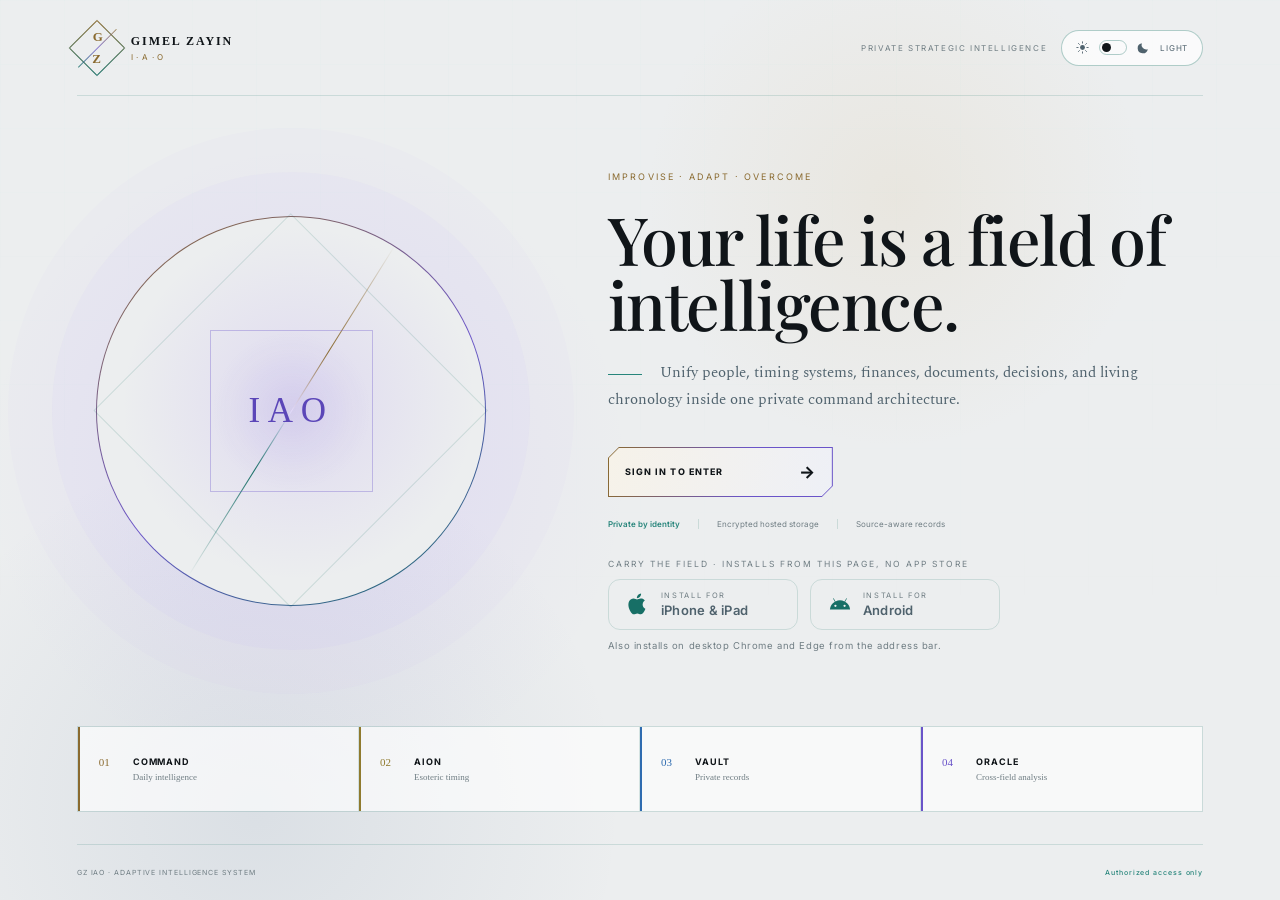
==== index.html @ 2a26ac8f "Landing page: iOS and Android install buttons in the hero Two branded buttons under the sign-in call" ====
<!doctype html>
<html lang="en">
  <head>
    <meta charset="utf-8" />
    <meta name="viewport" content="width=device-width, initial-scale=1" />
    <title>Gimel Zayin IAO</title>
    <meta
      name="description"
      content="A private adaptive intelligence system for people, patterns, time, and deliberate action."
    />
    <meta name="application-name" content="Gimel Zayin IAO" />
    <meta property="og:title" content="Gimel Zayin IAO" />
    <meta
      property="og:description"
      content="Private adaptive intelligence for people, patterns, time, and deliberate action."
    />
    <meta name="twitter:card" content="summary_large_image" />
    <meta name="twitter:title" content="Gimel Zayin IAO" />
    <meta
      name="twitter:description"
      content="Private adaptive intelligence for people, patterns, time, and deliberate action."
    />
    <meta name="theme-color" content="#151719" media="(prefers-color-scheme: dark)" />
    <meta name="theme-color" content="#eceeef" media="(prefers-color-scheme: light)" />
    <meta name="color-scheme" content="dark light" />
    <link rel="icon" href="favicon.svg" />
    <link rel="manifest" href="manifest.webmanifest" />
    <link rel="apple-touch-icon" href="icons/apple-touch-icon.png" />
    <meta name="apple-mobile-web-app-capable" content="yes" />
    <meta name="mobile-web-app-capable" content="yes" />
    <meta name="apple-mobile-web-app-status-bar-style" content="default" />
    <meta name="apple-mobile-web-app-title" content="GZIAO" />
    <script src="pwa.js?v=1" defer></script>
    <script>
      /* Supabase invite/recovery links land at the site root — forward them
         to the claim page with their tokens intact. */
      if (/access_token=|token_hash=|type=invite|type=recovery|error_description=/.test(location.hash + location.search)) {
        location.replace("welcome.html" + location.search + location.hash);
      }
    </script>
    <link rel="preconnect" href="https://fonts.googleapis.com" />
    <link rel="preconnect" href="https://fonts.gstatic.com" crossorigin />
    <link href="https://fonts.googleapis.com/css2?family=Playfair+Display:wght@400;500;600&family=Spectral:wght@300;400;600&family=Inter:wght@400;500;600;700&display=swap" rel="stylesheet" />
    <link rel="stylesheet" href="styles.css?v=3" />
    <link rel="stylesheet" href="polish.css?v=5" />
    <script>
      (function () {
        try {
          var saved = localStorage.getItem("gz-theme");
          var theme =
            saved === "light" || saved === "dark"
              ? saved
              : matchMedia("(prefers-color-scheme: light)").matches
                ? "light"
                : "dark";
          document.documentElement.dataset.theme = theme;
          document.documentElement.style.colorScheme = theme;
        } catch (error) {
          document.documentElement.dataset.theme = "dark";
        }
      })();
    </script>
  </head>
  <body>
    <main class="public-entry">
      <div class="entry-grid" aria-hidden="true"></div>
      <header class="entry-nav">
        <div class="entry-brand">
          <div class="brand-mark" aria-hidden="true">
            <span>G</span>
            <i></i>
            <span>Z</span>
          </div>
          <div>
            <strong>GIMEL ZAYIN</strong>
            <small>I&middot;A&middot;O</small>
          </div>
        </div>
        <div class="entry-nav-actions">
          <span>PRIVATE STRATEGIC INTELLIGENCE</span>
          <button class="theme-toggle" type="button" aria-label="Switch color theme">
            <svg class="tt-icon" viewBox="0 0 16 16" aria-hidden="true">
              <circle cx="8" cy="8" r="3" fill="currentColor" />
              <g stroke="currentColor" stroke-width="1.1" stroke-linecap="round">
                <path d="M8 1v1.6M8 13.4V15M1 8h1.6M13.4 8H15M3.05 3.05l1.13 1.13M11.82 11.82l1.13 1.13M12.95 3.05l-1.13 1.13M4.18 11.82l-1.13 1.13" />
              </g>
            </svg>
            <span class="tt-track" aria-hidden="true"><i class="tt-knob"></i></span>
            <svg class="tt-icon" viewBox="0 0 16 16" aria-hidden="true">
              <path
                d="M13.3 10.1A5.8 5.8 0 0 1 5.9 2.7 6.3 6.3 0 1 0 13.3 10.1Z"
                fill="currentColor"
              />
            </svg>
            <span class="theme-toggle-copy">Dark</span>
          </button>
        </div>
      </header>

      <section class="entry-hero">
        <div class="entry-seal" aria-hidden="true">
          <span>IAO</span>
          <i></i>
        </div>
        <div class="entry-copy">
          <span class="entry-kicker">IMPROVISE &middot; ADAPT &middot; OVERCOME</span>
          <h1>Your life is a field of intelligence.</h1>
          <p>
            Unify people, timing systems, finances, documents, decisions, and living chronology
            inside one private command architecture.
          </p>
          <a class="entry-signin" href="signin.html">
            Sign in to enter <span aria-hidden="true">&rarr;</span>
          </a>
          <div class="entry-assurance">
            <b>Private by identity</b>
            <span>Encrypted hosted storage</span>
            <span>Source-aware records</span>
          </div>
          <div class="entry-install" id="entry-install">
            <small class="entry-install-kicker">CARRY THE FIELD &middot; INSTALLS FROM THIS PAGE, NO APP STORE</small>
            <div class="entry-install-row">
              <button class="install-btn" id="install-ios" type="button">
                <svg viewBox="0 0 24 24" aria-hidden="true"><path fill="currentColor" d="M17.05 12.54c-.03-2.89 2.36-4.28 2.47-4.35-1.35-1.97-3.44-2.24-4.18-2.27-1.78-.18-3.47 1.05-4.37 1.05-.9 0-2.29-1.02-3.77-1-1.94.03-3.72 1.13-4.72 2.86-2.01 3.49-.51 8.66 1.45 11.49.96 1.39 2.1 2.94 3.6 2.88 1.44-.06 1.99-.93 3.73-.93 1.74 0 2.23.93 3.76.9 1.55-.03 2.53-1.41 3.48-2.8 1.09-1.61 1.54-3.17 1.57-3.25-.04-.02-3.01-1.15-3.02-4.58zM14.16 4.04c.79-.96 1.33-2.29 1.18-3.62-1.14.05-2.53.76-3.35 1.72-.73.85-1.38 2.21-1.21 3.51 1.28.1 2.59-.65 3.38-1.61z"/></svg>
                <span><small>INSTALL FOR</small><b>iPhone &amp; iPad</b></span>
              </button>
              <button class="install-btn" id="install-android" type="button">
                <svg viewBox="0 0 24 24" aria-hidden="true"><path fill="currentColor" d="M17.6 9.48l1.84-3.18a.38.38 0 0 0-.14-.52.38.38 0 0 0-.52.14L16.9 9.14a11.46 11.46 0 0 0-9.8 0L5.22 5.92a.38.38 0 0 0-.52-.14.38.38 0 0 0-.14.52L6.4 9.48A10.88 10.88 0 0 0 1 18h22a10.88 10.88 0 0 0-5.4-8.52zM7 15.25A1.25 1.25 0 1 1 8.25 14 1.25 1.25 0 0 1 7 15.25zm10 0A1.25 1.25 0 1 1 18.25 14 1.25 1.25 0 0 1 17 15.25z"/></svg>
                <span><small>INSTALL FOR</small><b>Android</b></span>
              </button>
            </div>
            <small class="entry-install-note" id="entry-install-note">Also installs on desktop Chrome and Edge from the address bar.</small>
          </div>
        </div>
      </section>

      <section class="entry-modules" aria-label="System capabilities">
        <article>
          <small>01</small>
          <strong>COMMAND</strong>
          <span>Daily intelligence</span>
        </article>
        <article>
          <small>02</small>
          <strong>AION</strong>
          <span>Esoteric timing</span>
        </article>
        <article>
          <small>03</small>
          <strong>VAULT</strong>
          <span>Private records</span>
        </article>
        <article>
          <small>04</small>
          <strong>ORACLE</strong>
          <span>Cross-field analysis</span>
        </article>
      </section>

      <footer class="entry-footer">
        <span>GZ IAO &middot; ADAPTIVE INTELLIGENCE SYSTEM</span>
        <b>Authorized access only</b>
      </footer>

      <div class="install-guide" id="install-guide" hidden>
        <div class="install-guide-panel">
          <button class="install-guide-close" id="install-guide-close" type="button" aria-label="Close">&times;</button>
          <div class="install-guide-head">
            <div class="brand-mark" aria-hidden="true"><span>G</span><i></i><span>Z</span></div>
            <strong id="install-guide-title">Install on iPhone &amp; iPad</strong>
          </div>
          <ol id="install-guide-steps"></ol>
          <p class="install-guide-note" id="install-guide-note"></p>
        </div>
      </div>
    </main>
    <script src="script.js?v=4"></script>
  </body>
</html>
---- styles.css ----
:root {
  --ink: #050812;
  --paper: #edf8f5;
  --muted: #91a8b6;
  --faint: #526879;
  --line: #63dfca24;
  --line-bright: #63dfca4d;
  --gold: #63dfca;
  --gold-soft: #2f9188;
  --amber: #d0ad6d;
  --violet: #a78bfa;
  --violet-soft: #8b5cf6;
  --m1: #d0ad6d;
  --m2: #e3c76a;
  --m3: #6fb0e8;
  --m4: #a78bfa;
}

html[data-theme="light"] {
  --ink: #eceeef;
  --paper: #101519;
  --muted: #4f626d;
  --faint: #6f7d83;
  --line: #24766a2b;
  --line-bright: #24766a59;
  --gold: #176f66;
  --gold-soft: #27857b;
  --amber: #8a6a2f;
  --violet: #6a54c9;
  --violet-soft: #6a54c9;
  --m1: #8a6a2f;
  --m2: #8f7a2e;
  --m3: #2f6cb0;
  --m4: #6a54c9;
}

[hidden] {
  display: none !important;
}

* {
  box-sizing: border-box;
}

html,
body {
  min-height: 100%;
  margin: 0;
}

body {
  background: var(--ink);
  color: var(--paper);
  font-family:
    Inter, ui-sans-serif, system-ui, -apple-system, BlinkMacSystemFont, "Segoe UI", sans-serif;
}

button {
  color: inherit;
  font: inherit;
}

.public-entry {
  min-height: 100vh;
  padding: 0 6vw;
  display: flex;
  flex-direction: column;
  position: relative;
  overflow: hidden;
  background:
    radial-gradient(circle at 70% 22%, #d0ad6d1f, transparent 22%),
    radial-gradient(circle at 24% 52%, #8b5cf614, transparent 30%),
    radial-gradient(circle at 20% 90%, #4b69911c, transparent 28%),
    var(--ink);
}

.entry-grid {
  pointer-events: none;
  position: absolute;
  inset: 0;
  opacity: 0.33;
  background-image:
    linear-gradient(#63dfca12 1px, transparent 1px),
    linear-gradient(90deg, #63dfca12 1px, transparent 1px);
  background-size: 64px 64px;
  mask-image: linear-gradient(#000, transparent 82%);
}

.entry-nav {
  z-index: 1;
  height: 96px;
  border-bottom: 1px solid var(--line);
  display: flex;
  align-items: center;
  justify-content: space-between;
  position: relative;
}

.entry-brand,
.entry-nav-actions {
  display: flex;
  align-items: center;
  gap: 14px;
}

.entry-brand > div:last-child {
  display: flex;
  flex-direction: column;
  gap: 3px;
}

.entry-brand strong {
  letter-spacing: 0.16em;
  font: 600 12px Georgia, serif;
}

.entry-brand small {
  color: var(--amber);
  letter-spacing: 0.45em;
  font-size: 8px;
}

.entry-nav-actions > span {
  color: var(--faint);
  letter-spacing: 0.2em;
  font-size: 8px;
}

.brand-mark {
  width: 40px;
  height: 40px;
  border: 1px solid;
  border-image: linear-gradient(135deg, var(--amber), var(--gold)) 1;
  display: grid;
  place-items: center;
  position: relative;
  transform: rotate(45deg);
}

.brand-mark span {
  color: var(--amber);
  font: 600 13px Georgia, serif;
  position: absolute;
  transform: rotate(-45deg);
}

.brand-mark span:first-child {
  top: 3px;
  left: 7px;
}

.brand-mark span:last-child {
  right: 7px;
  bottom: 3px;
}

.brand-mark i {
  width: 1px;
  height: 54px;
  background: linear-gradient(var(--amber), var(--violet), var(--gold));
  opacity: 0.8;
  position: absolute;
}

.theme-toggle {
  border: 1px solid var(--line-bright);
  border-radius: 999px;
  background: #0c1118b8;
  color: var(--muted);
  height: 36px;
  padding: 0 14px;
  cursor: pointer;
  display: flex;
  align-items: center;
  gap: 10px;
  letter-spacing: 0.1em;
  text-transform: uppercase;
  font-size: 8px;
}

.tt-icon {
  width: 13px;
  height: 13px;
  flex: none;
}

.tt-track {
  width: 28px;
  height: 15px;
  border: 1px solid var(--line-bright);
  border-radius: 999px;
  position: relative;
  flex: none;
}

.tt-knob {
  position: absolute;
  top: 2px;
  left: 2px;
  width: 9px;
  height: 9px;
  border-radius: 50%;
  background: var(--paper);
  transform: translateX(13px);
  transition: transform 0.2s;
}

html[data-theme="light"] .tt-knob {
  transform: none;
}

html[data-theme="light"] .theme-toggle {
  background: #ffffffb5;
}

.entry-hero {
  z-index: 1;
  flex: 1;
  width: 100%;
  max-width: 1280px;
  min-height: 560px;
  margin: 0 auto;
  display: grid;
  grid-template-columns: minmax(280px, 0.72fr) minmax(420px, 1fr);
  align-items: center;
  gap: 8vw;
  position: relative;
}

.entry-seal {
  aspect-ratio: 1;
  width: min(32vw, 390px);
  margin: auto;
  border: 1px solid transparent;
  border-radius: 50%;
  display: grid;
  place-items: center;
  position: relative;
  background:
    radial-gradient(circle at 52% 48%, #8b5cf624, transparent 62%) padding-box,
    linear-gradient(var(--ink), var(--ink)) padding-box,
    linear-gradient(150deg, var(--amber), var(--violet-soft) 55%, var(--gold)) border-box;
  box-shadow:
    0 0 0 44px #8b5cf608,
    0 0 0 88px #8b5cf604;
}

.entry-seal::before,
.entry-seal::after {
  content: "";
  border: 1px solid var(--line);
  position: absolute;
  inset: 14%;
  transform: rotate(45deg);
}

.entry-seal::after {
  inset: 29%;
  transform: rotate(0);
  border-color: #a78bfa55;
  background: radial-gradient(circle, #cdb9ff21, transparent 70%);
}

html[data-theme="light"] .entry-seal::after {
  border-color: #6a54c955;
  background: radial-gradient(circle, #6a54c918, transparent 70%);
}

.entry-seal span {
  z-index: 1;
  color: #e2d7ff;
  letter-spacing: 0.22em;
  font: 400 35px Georgia, serif;
  text-shadow: 0 0 24px #a78bfa66;
}

html[data-theme="light"] .entry-seal span {
  color: #5b46b8;
  text-shadow: none;
}

.entry-seal i {
  width: 1px;
  height: 100%;
  background: linear-gradient(
    transparent,
    var(--amber) 32%,
    #efe8ff 50%,
    var(--gold) 68%,
    transparent
  );
  position: absolute;
  transform: rotate(32deg);
}

.entry-copy {
  max-width: 690px;
}

.entry-kicker {
  color: var(--amber);
  letter-spacing: 0.24em;
  margin-bottom: 24px;
  font-size: 9px;
  display: block;
}

.entry-copy h1 {
  max-width: 720px;
  margin: 0 0 24px;
  letter-spacing: 0;
  font: 400 clamp(42px, 5.2vw, 76px) / 0.98 Georgia, serif;
}

.entry-copy p {
  color: var(--muted);
  max-width: 610px;
  margin: 0 0 34px;
  font: 400 15px / 1.75 Georgia, serif;
}

.entry-copy p::before {
  content: "";
  display: inline-block;
  width: 34px;
  height: 1px;
  background: var(--gold-soft);
  vertical-align: middle;
  margin-right: 14px;
}

.entry-signin {
  width: max-content;
  min-width: 225px;
  height: 50px;
  padding: 0 17px;
  border: 0;
  color: var(--paper);
  background: linear-gradient(100deg, var(--amber), var(--violet-soft) 62%, var(--violet-soft));
  clip-path: polygon(
    11px 0,
    100% 0,
    100% calc(100% - 11px),
    calc(100% - 11px) 100%,
    0 100%,
    0 11px
  );
  filter: drop-shadow(4px 5px 0 #8b5cf63d);
  position: relative;
  display: flex;
  align-items: center;
  justify-content: space-between;
  gap: 18px;
  text-decoration: none;
  text-transform: uppercase;
  letter-spacing: 0.12em;
  font-size: 9px;
  font-weight: 750;
  transition:
    transform 0.2s,
    filter 0.2s;
}

.entry-signin::before {
  content: "";
  position: absolute;
  inset: 1px;
  z-index: -1;
  background:
    linear-gradient(100deg, #17102255, transparent 60%),
    linear-gradient(100deg, #120f1e, #0f1522);
  clip-path: polygon(
    10px 0,
    100% 0,
    100% calc(100% - 10px),
    calc(100% - 10px) 100%,
    0 100%,
    0 10px
  );
}

html[data-theme="light"] .entry-signin::before {
  background: linear-gradient(100deg, #f6f2e9, #eef0f6);
}

.entry-signin:hover {
  transform: translateY(-1px);
  filter: drop-shadow(4px 5px 0 #8b5cf66b) brightness(1.08);
}

.entry-signin span {
  font-size: 17px;
}

.entry-assurance {
  color: var(--faint);
  display: flex;
  align-items: center;
  gap: 18px;
  margin-top: 22px;
  font-size: 8px;
}

.entry-assurance b {
  color: var(--gold-soft);
  font-weight: 600;
}

.entry-assurance span {
  border-left: 1px solid var(--line);
  padding-left: 18px;
}

.entry-modules {
  z-index: 1;
  width: 100%;
  max-width: 1280px;
  margin: 0 auto 32px;
  border: 1px solid var(--line);
  display: grid;
  grid-template-columns: repeat(4, 1fr);
  position: relative;
}

.entry-modules article {
  min-height: 84px;
  padding: 14px 17px;
  border-right: 1px solid var(--line);
  background: #0c1118b8;
  display: grid;
  grid-template-columns: 24px 1fr;
  align-content: center;
  gap: 5px 10px;
}

html[data-theme="light"] .entry-modules article {
  background: #ffffffa8;
}

.entry-modules article:last-child {
  border-right: 0;
}

.entry-modules article:nth-child(1) {
  border-left: 2px solid var(--m1);
}

.entry-modules article:nth-child(2) {
  border-left: 2px solid var(--m2);
}

.entry-modules article:nth-child(3) {
  border-left: 2px solid var(--m3);
}

.entry-modules article:nth-child(4) {
  border-left: 2px solid var(--m4);
}

.entry-modules article:nth-child(1) small {
  color: var(--m1);
}

.entry-modules article:nth-child(2) small {
  color: var(--m2);
}

.entry-modules article:nth-child(3) small {
  color: var(--m3);
}

.entry-modules article:nth-child(4) small {
  color: var(--m4);
}

.entry-modules small {
  color: var(--gold-soft);
  grid-row: 1 / 3;
  font: 400 11px Georgia, serif;
}

.entry-modules strong {
  letter-spacing: 0.1em;
  font-size: 9px;
}

.entry-modules span {
  color: var(--faint);
  font: 400 9px Georgia, serif;
}

.entry-footer {
  z-index: 1;
  height: 56px;
  border-top: 1px solid var(--line);
  color: var(--faint);
  letter-spacing: 0.13em;
  display: flex;
  align-items: center;
  justify-content: space-between;
  position: relative;
  font-size: 7px;
}

.entry-footer b {
  color: var(--gold-soft);
  font-weight: 500;
}

@media (max-width: 860px) {
  .public-entry {
    padding: 0 22px;
  }

  .entry-nav {
    height: 78px;
  }

  .entry-nav-actions > span {
    display: none;
  }

  .entry-hero {
    min-height: auto;
    padding: 58px 0 34px;
    grid-template-columns: 1fr;
    gap: 44px;
  }

  .entry-seal {
    width: min(72vw, 320px);
  }

  .entry-copy h1 {
    font-size: clamp(40px, 13vw, 62px);
  }

  .entry-assurance {
    align-items: flex-start;
    flex-direction: column;
    gap: 10px;
  }

  .entry-assurance span {
    border-left: 0;
    padding-left: 0;
  }

  .entry-modules {
    grid-template-columns: 1fr 1fr;
  }

  .entry-modules article:nth-child(2) {
    border-right: 0;
  }
}

@media (max-width: 480px) {
  .entry-brand strong {
    font-size: 10px;
  }

  .entry-signin {
    width: 100%;
  }

  .entry-modules {
    grid-template-columns: 1fr;
  }

  .entry-modules article {
    border-right: 0;
    border-bottom: 1px solid var(--line);
  }

  .entry-modules article:last-child {
    border-bottom: 0;
  }

  .entry-footer {
    height: auto;
    min-height: 56px;
    align-items: flex-start;
    flex-direction: column;
    justify-content: center;
    gap: 8px;
  }
}

/* ---------------- install prompt ---------------- */

.install-card {
  position: fixed;
  right: 26px;
  bottom: 26px;
  z-index: 50;
  width: min(400px, calc(100vw - 40px));
  border: 1px solid var(--line-bright);
  border-radius: 16px;
  background: #0c1118f0;
  padding: 20px 22px;
  backdrop-filter: blur(10px);
  box-shadow: 0 18px 50px #00000080;
}

html[data-theme="light"] .install-card {
  background: #ffffffee;
}

.install-head {
  display: flex;
  align-items: center;
  gap: 16px;
  padding-right: 26px;
}

.install-badge {
  flex: none;
  width: 46px;
  height: 46px;
  border: 1px solid var(--line-bright);
  border-radius: 12px;
  display: grid;
  place-items: center;
  position: relative;
}

.install-badge .brand-mark {
  width: 22px;
  height: 22px;
}

.install-badge .brand-mark span {
  position: static;
  grid-area: 1 / 1;
  font-size: 9px;
  letter-spacing: 0;
}

.install-badge .brand-mark i {
  display: none;
}

.install-badge > b {
  color: var(--amber);
  position: absolute;
  top: 3px;
  right: 6px;
  font: 600 9px Georgia, serif;
}

.install-head small {
  color: var(--faint);
  letter-spacing: 0.2em;
  font-size: 7px;
  display: block;
  margin-bottom: 5px;
}

.install-head strong {
  font: 400 16px Georgia, serif;
}

.install-close {
  position: absolute;
  top: 14px;
  right: 14px;
  border: 0;
  background: none;
  color: var(--faint);
  cursor: pointer;
  font-size: 14px;
  line-height: 1;
  padding: 4px;
}

.install-close:hover {
  color: var(--paper);
}

.install-card p {
  color: var(--muted);
  margin: 14px 0 16px;
  font: 400 12px / 1.7 Georgia, serif;
}

.install-actions {
  display: flex;
  justify-content: flex-end;
  gap: 10px;
}

.install-actions button {
  height: 38px;
  padding: 0 16px;
  border-radius: 10px;
  cursor: pointer;
  font-size: 11px;
}

.install-later {
  border: 1px solid var(--line);
  background: #ffffff0d;
  color: var(--muted);
}

html[data-theme="light"] .install-later {
  background: #00000008;
}

.install-go {
  border: 0;
  background: var(--paper);
  color: var(--ink);
  font-weight: 600;
}

.install-go:hover {
  filter: brightness(1.06);
}

/* ---- hero install buttons ---- */
.entry-install {
  margin-top: 30px;
  display: flex;
  flex-direction: column;
  gap: 10px;
}

.entry-install-kicker {
  color: var(--faint);
  font-size: 8.5px;
  letter-spacing: 0.24em;
}

.entry-install-row {
  display: flex;
  flex-wrap: wrap;
  gap: 12px;
}

.install-btn {
  display: flex;
  align-items: center;
  gap: 12px;
  min-width: 190px;
  padding: 11px 18px;
  background: transparent;
  border: 1px solid var(--line);
  border-radius: 12px;
  color: var(--muted);
  cursor: pointer;
  text-align: left;
  transition: border-color 0.2s, color 0.2s, transform 0.2s;
}

.install-btn:hover {
  border-color: var(--gold);
  color: var(--paper);
  transform: translateY(-1px);
}

.install-btn svg {
  width: 22px;
  height: 22px;
  flex: none;
  color: var(--gold);
}

.install-btn span {
  display: flex;
  flex-direction: column;
  gap: 2px;
}

.install-btn small {
  font-size: 7.5px;
  letter-spacing: 0.22em;
  color: var(--faint);
}

.install-btn b {
  font-size: 13px;
  font-weight: 600;
  letter-spacing: 0.02em;
}

.install-btn.is-this-device {
  border-color: var(--amber);
}

.install-btn.is-this-device small::after {
  content: " · THIS DEVICE";
  color: var(--amber);
}

.entry-install.is-installed .entry-install-row {
  opacity: 0.45;
  pointer-events: none;
}

.entry-install-note {
  color: var(--faint);
  font-size: 9.5px;
  letter-spacing: 0.06em;
}

/* ---- install guide overlay ---- */
.install-guide {
  position: fixed;
  inset: 0;
  z-index: 80;
  background: #050812d9;
  backdrop-filter: blur(6px);
  display: flex;
  align-items: center;
  justify-content: center;
  padding: 20px;
}

.install-guide-panel {
  position: relative;
  width: min(430px, 100%);
  background: var(--panel, #0a101c);
  border: 1px solid var(--line);
  border-radius: 16px;
  padding: 28px 30px;
  box-shadow: 0 30px 80px #00000090;
}

.install-guide-close {
  position: absolute;
  top: 12px;
  right: 14px;
  border: 0;
  background: none;
  color: var(--faint);
  font-size: 20px;
  cursor: pointer;
}

.install-guide-head {
  display: flex;
  align-items: center;
  gap: 14px;
  margin-bottom: 16px;
}

.install-guide-head strong {
  color: var(--paper);
  font-size: 16px;
  letter-spacing: 0.02em;
}

.install-guide ol {
  margin: 0;
  padding-left: 22px;
  display: flex;
  flex-direction: column;
  gap: 10px;
  color: var(--muted);
  font-size: 13px;
  line-height: 1.55;
}

.install-guide ol b {
  color: var(--gold);
  font-weight: 600;
}

.install-guide-note {
  margin: 16px 0 0;
  color: var(--faint);
  font-size: 10.5px;
  letter-spacing: 0.04em;
  line-height: 1.6;
}

@media (max-width: 560px) {
  .entry-install-row {
    flex-direction: column;
  }

  .install-btn {
    width: 100%;
  }
}
---- polish.css ----
/* ============================================================
   GZ IAO — design polish layer
   Loads last. Typography, motion, depth, and micro-interaction.
   ============================================================ */

:root {
  --font-display: "Playfair Display", Georgia, "Times New Roman", serif;
  --font-serif: "Spectral", Georgia, serif;
  --font-ui: "Inter", ui-sans-serif, system-ui, -apple-system, "Segoe UI", sans-serif;
  --ease: cubic-bezier(0.22, 0.61, 0.36, 1);
  --glow-gold: 0 0 28px #63dfca1f;
  --glow-violet: 0 0 34px #8b5cf61f;
  --lift: 0 18px 40px #00000055;
}

html[data-theme="light"] {
  --lift: 0 12px 28px #1a2a3816;
  --glow-gold: 0 0 24px #24766a10;
  --glow-violet: 0 0 24px #6a54c910;
}

/* ---------------- typography ---------------- */

body {
  font-family: var(--font-ui);
  -webkit-font-smoothing: antialiased;
  text-rendering: optimizeLegibility;
}

h1,
h2,
h3,
.entry-copy h1,
.panel h2,
.hero-copy h1,
.mp-head h1,
.gate-hero h1,
.deck-head h1,
.rec-card h3,
.directive-body h3,
.corr-card h3,
.profile-card h3,
.modal-title,
.finding h3,
.empty-center b,
.drop-zone b,
.paper input {
  font-family: var(--font-display) !important;
  font-weight: 500;
  letter-spacing: -0.012em;
}

.entry-copy h1,
.hero-copy h1,
.mp-head h1,
.gate-hero h1 {
  font-weight: 500;
  letter-spacing: -0.022em;
}

.panel-sub,
.oracle-read,
.deck-line,
.entry-copy p,
.mp-head p,
.rec-card > p,
.directive-body p,
.corr-card p,
.warn-note,
.tmpl span,
.paper textarea,
.gate-setup {
  font-family: var(--font-serif) !important;
}

/* small caps labels get the UI face for crispness */
.kicker,
.entry-kicker,
.strip-cell small,
.oracle-facts small,
.directive-meta small,
.stat-card small,
.side-section > header b,
.mp-footer,
.privacy-row,
.chart-legend,
.intake label,
.pill-status,
.top-state,
.ghost-btn,
.prime-btn,
.entry-signin,
.theme-toggle,
.deck-stat span,
.evi-card small,
.chrono-status,
.layer-list em,
.profile-facts small,
.corr-card .c-kicker,
.grade-cell small {
  font-family: var(--font-ui);
  font-feature-settings: "tnum" 1;
}

/* numerals in stat positions read better with lining figures */
.deck-stat b,
.strip-cell b,
.stat-card b,
.big-score b,
.money,
.ring-value b,
.pulse-stat b,
.bar-row b,
.score-ring b {
  font-family: var(--font-display);
  font-variant-numeric: lining-nums tabular-nums;
  letter-spacing: -0.01em;
}

::selection {
  background: #63dfca38;
  color: var(--paper);
}

/* ---------------- surfaces & depth ---------------- */

.panel,
.stat-card,
.ql,
.strip-cell,
.directive,
.hero,
.ledger-tabs,
.tabbar,
.mod-index,
.grade-track,
.corr-card,
.profile-card {
  position: relative;
  transition:
    border-color 0.3s var(--ease),
    box-shadow 0.3s var(--ease),
    transform 0.3s var(--ease);
}

.panel::after,
.hero::after,
.directive::after {
  content: "";
  position: absolute;
  inset: 0 0 auto 0;
  height: 1px;
  background: linear-gradient(90deg, transparent, #ffffff14 22%, #ffffff14 78%, transparent);
  pointer-events: none;
  border-radius: inherit;
}

html[data-theme="light"] .panel::after,
html[data-theme="light"] .hero::after,
html[data-theme="light"] .directive::after {
  background: linear-gradient(90deg, transparent, #00000010 22%, #00000010 78%, transparent);
}

.panel:hover,
.corr-card:hover {
  border-color: var(--panel-line-bright);
  box-shadow: var(--lift);
}

.stat-card:hover,
.profile-card:not(.is-ghost):hover {
  transform: translateY(-2px);
  box-shadow: var(--lift);
}

.hero {
  box-shadow: var(--glow-gold), 0 24px 60px #00000040;
}

.oracle-panel {
  box-shadow: var(--glow-violet), 0 20px 50px #00000045;
}

/* ---------------- motion ---------------- */

@keyframes gz-rise {
  from {
    opacity: 0;
    transform: translateY(10px);
  }
  to {
    opacity: 1;
    transform: none;
  }
}

@keyframes gz-fade {
  from {
    opacity: 0;
  }
  to {
    opacity: 1;
  }
}

@keyframes gz-breathe {
  0%,
  100% {
    opacity: 0.55;
  }
  50% {
    opacity: 1;
  }
}

.content > section,
.content > div {
  animation: gz-rise 0.5s var(--ease) both;
}

.content > *:nth-child(1) { animation-delay: 0.02s; }
.content > *:nth-child(2) { animation-delay: 0.06s; }
.content > *:nth-child(3) { animation-delay: 0.1s; }
.content > *:nth-child(4) { animation-delay: 0.14s; }
.content > *:nth-child(5) { animation-delay: 0.18s; }
.content > *:nth-child(6) { animation-delay: 0.22s; }
.content > *:nth-child(n + 7) { animation-delay: 0.26s; }

.entry-hero,
.entry-modules,
.gate-hero {
  animation: gz-rise 0.6s var(--ease) both;
}

.entry-modules {
  animation-delay: 0.12s;
}

.entry-seal {
  animation: gz-fade 1.1s var(--ease) both;
}

.top-state i,
.pill-status i,
.hero-kicker i,
.now-line i {
  animation: gz-breathe 3.4s ease-in-out infinite;
}

/* ---------------- controls ---------------- */

.ghost-btn,
.prime-btn,
.entry-signin,
.theme-toggle,
.side-signout,
.chips button,
.seg button,
.chrono-open,
.ask-chips button,
.vault-form button,
.deck-signout {
  transition:
    color 0.2s var(--ease),
    background 0.2s var(--ease),
    border-color 0.2s var(--ease),
    transform 0.2s var(--ease),
    box-shadow 0.2s var(--ease);
}

.ghost-btn:hover,
.vault-form button:hover {
  transform: translateY(-1px);
  box-shadow: 0 8px 20px #00000040;
}

.prime-btn:hover {
  transform: translateY(-1px);
  box-shadow: 0 10px 26px #63dfca2e;
}

.prime-btn:active,
.ghost-btn:active,
.entry-signin:active {
  transform: translateY(0);
}

.top-cap {
  transition: transform 0.25s var(--ease), filter 0.2s var(--ease);
  box-shadow: 0 0 24px #63dfca2e;
}

.top-cap:hover {
  transform: rotate(90deg) scale(1.06);
}

.side-item {
  transition: background 0.2s var(--ease), border-color 0.2s var(--ease);
}

.side-item strong {
  transition: color 0.2s var(--ease), letter-spacing 0.2s var(--ease);
}

.side-item:hover strong {
  color: var(--gold);
}

.side-item.is-active {
  box-shadow: inset 0 0 26px #63dfca0d;
}

.ql-item,
.ledger-tab,
.grade-cell,
.tmpl {
  transition: background 0.2s var(--ease), transform 0.2s var(--ease);
}

.grade-cell:hover,
.tmpl:hover {
  background: #63dfca0a;
}

.evi-card {
  transition: border-color 0.25s var(--ease), transform 0.25s var(--ease);
}

.evi-card:hover {
  border-color: var(--gold-soft);
  transform: translateY(-2px);
}

/* focus visibility */

:focus-visible {
  outline: 2px solid var(--gold);
  outline-offset: 2px;
  border-radius: 4px;
}

input:focus,
textarea:focus,
select:focus {
  box-shadow: 0 0 0 3px #63dfca1c;
}

/* ---------------- rings & glyphs ---------------- */

.ring {
  transition: background 0.6s var(--ease);
}

.ring-wrap::after {
  content: "";
  position: absolute;
  inset: -14px;
  border-radius: 50%;
  border: 1px dashed var(--panel-line);
  opacity: 0.5;
  pointer-events: none;
}

.hero-seal,
.brand-mark {
  transition: box-shadow 0.4s var(--ease), transform 0.4s var(--ease);
}

.entry-brand:hover .brand-mark,
.side-head:hover .brand-mark {
  box-shadow: 0 0 26px #63dfca33;
}

.empty-center .glyph {
  animation: gz-breathe 4.2s ease-in-out infinite;
}

/* ---------------- lists & tables ---------------- */

.vault-list li,
.chrono-list li,
.table-lite tr {
  transition: background 0.2s var(--ease), border-color 0.2s var(--ease);
}

.vault-list li:hover {
  border-color: var(--panel-line-bright);
  background: #ffffff05;
}

.table-lite tbody tr:hover {
  background: #63dfca08;
}

/* ---------------- scrollbars ---------------- */

* {
  scrollbar-width: thin;
  scrollbar-color: var(--panel-line-bright) transparent;
}

::-webkit-scrollbar {
  width: 10px;
  height: 10px;
}

::-webkit-scrollbar-track {
  background: transparent;
}

::-webkit-scrollbar-thumb {
  background: var(--panel-line-bright);
  border: 3px solid transparent;
  background-clip: content-box;
  border-radius: 999px;
}

::-webkit-scrollbar-thumb:hover {
  background: var(--gold-soft);
  background-clip: content-box;
}

/* ---------------- toast ---------------- */

@keyframes gz-toast {
  from {
    opacity: 0;
    transform: translate(-50%, 14px);
  }
  to {
    opacity: 1;
    transform: translate(-50%, 0);
  }
}

.toast {
  animation: gz-toast 0.3s var(--ease) both;
  backdrop-filter: blur(8px);
}

.modal {
  animation: gz-fade 0.2s var(--ease) both;
  backdrop-filter: blur(3px);
}

.modal .gate-panel {
  animation: gz-rise 0.3s var(--ease) both;
  box-shadow: var(--lift);
}

/* ---------------- rhythm & hierarchy ---------------- */

.panel {
  padding: 26px 30px 28px;
  border-radius: 14px;
}

.content {
  gap: 20px;
  padding-top: 30px;
}

.panel h2,
.deck-head h1 {
  font-size: 26px;
  line-height: 1.15;
  margin: 10px 0 6px;
}

.panel-sub {
  font-size: 13px;
  line-height: 1.75;
  max-width: 74ch;
}

.kicker {
  font-size: 8.5px;
  letter-spacing: 0.26em;
  font-weight: 600;
}

/* sidebar refinement — nav scrolls, identity stays pinned */

.side {
  overflow: hidden;
}

.side > nav {
  flex: 1;
  min-height: 0;
  overflow-y: auto;
  overscroll-behavior: contain;
}

.side-foot {
  background: var(--side-bg);
  box-shadow: 0 -12px 24px -12px #00000060;
}

.side-item {
  padding: 11px 24px;
}

.side-item strong {
  font-size: 13.5px;
  font-weight: 600;
  letter-spacing: 0.005em;
}

.side-item span {
  font-size: 10.5px;
  opacity: 0.85;
}

.side-section {
  padding: 16px 0 6px;
}

.side-section + .side-section {
  border-top: 1px solid var(--panel-line);
}

.side-section > header b {
  font-size: 8.5px;
  letter-spacing: 0.26em;
  font-weight: 600;
}

.side-head {
  min-height: 96px;
}

/* hero */

.hero {
  padding: 34px 38px;
  border-radius: 14px;
}

.hero-copy h1 {
  margin: 10px 0 10px;
}

.hero-seal {
  width: 80px;
  height: 80px;
  box-shadow:
    0 0 40px #63dfca24,
    inset 0 0 24px #63dfca12;
}

.hero-seal span {
  font-size: 16px;
}

/* strip + stat cards */

.strip {
  gap: 1px;
}

.strip-cell {
  padding: 18px 22px;
}

.strip-cell b {
  font-size: 16px;
}

.stat-card {
  padding: 18px 22px;
  border-radius: 12px;
}

.stat-card b {
  font-size: 32px;
  margin: 12px 0 5px;
}

/* module page heads */

.mp-head {
  padding: 12px 4px 22px;
}

.mp-head h1 {
  margin: 10px 0 10px;
}

.mp-head p {
  font-size: 13.5px;
  line-height: 1.75;
}

/* quiet the grid overlay on the entry page a touch */

.entry-grid {
  opacity: 0.26;
}

/* landing modules */

.entry-modules article {
  padding: 16px 19px;
  transition: background 0.25s var(--ease);
}

.entry-modules article:hover {
  background: #63dfca12;
}

/* ---------------- sharing controls ---------------- */

.share-toggle {
  display: flex;
  align-items: center;
  gap: 10px;
  cursor: pointer;
  color: var(--muted);
  letter-spacing: 0.06em;
  text-transform: none;
  font-family: var(--font-ui);
  font-size: 10.5px;
}

.share-toggle input {
  position: absolute;
  opacity: 0;
  width: 0;
  height: 0;
}

.share-toggle > span {
  width: 34px;
  height: 18px;
  border: 1px solid var(--panel-line-bright);
  border-radius: 999px;
  position: relative;
  flex: none;
  transition: background 0.2s var(--ease), border-color 0.2s var(--ease);
}

.share-toggle > span::after {
  content: "";
  position: absolute;
  top: 2px;
  left: 2px;
  width: 12px;
  height: 12px;
  border-radius: 50%;
  background: var(--faint);
  transition: transform 0.2s var(--ease), background 0.2s var(--ease);
}

.share-toggle input:checked + span {
  background: #63dfca24;
  border-color: var(--gold-soft);
}

.share-toggle input:checked + span::after {
  transform: translateX(16px);
  background: var(--gold);
}

.share-toggle input:focus-visible + span {
  outline: 2px solid var(--gold);
  outline-offset: 2px;
}

.share-row {
  border-top: 1px solid var(--line);
  padding-top: 14px;
  display: flex;
  flex-direction: column;
  gap: 6px;
}

.share-row small {
  color: var(--faint);
  font-size: 9.5px;
}

.share-badge {
  margin-left: 10px;
  padding: 2px 7px;
  border: 1px solid var(--gold-soft);
  border-radius: 4px;
  color: var(--gold);
  font-family: var(--font-ui);
  font-style: normal;
  font-size: 7px;
  letter-spacing: 0.16em;
  vertical-align: 2px;
}

.rec-actions-row {
  grid-column: 1 / -1;
  justify-self: end;
  display: flex;
  gap: 14px;
}

.vault-list .rec-actions-row button {
  border: 0;
  background: none;
  color: var(--faint);
  padding: 0;
  cursor: pointer;
  letter-spacing: 0.12em;
  text-transform: uppercase;
  font-family: var(--font-ui);
  font-size: 7px;
  transition: color 0.2s var(--ease);
}

.vault-list .rec-actions-row button:hover {
  color: var(--gold);
}

.vault-list .rec-actions-row button.is-destroy:hover {
  color: #d98181;
}

.vault-list .rec-actions-row button:disabled {
  cursor: default;
  opacity: 0.6;
}

.side-field {
  border-top: 1px solid var(--panel-line);
  padding: 12px 24px 0;
  color: var(--faint);
  font-size: 9.5px;
  letter-spacing: 0.06em;
  display: flex;
  align-items: center;
  gap: 8px;
}

.side-field i {
  width: 6px;
  height: 6px;
  border-radius: 50%;
  background: var(--gold);
  flex: none;
}

/* ---------------- accessibility ---------------- */

@media (prefers-reduced-motion: reduce) {
  *,
  *::before,
  *::after {
    animation-duration: 0.001ms !important;
    animation-iteration-count: 1 !important;
    transition-duration: 0.001ms !important;
  }
}
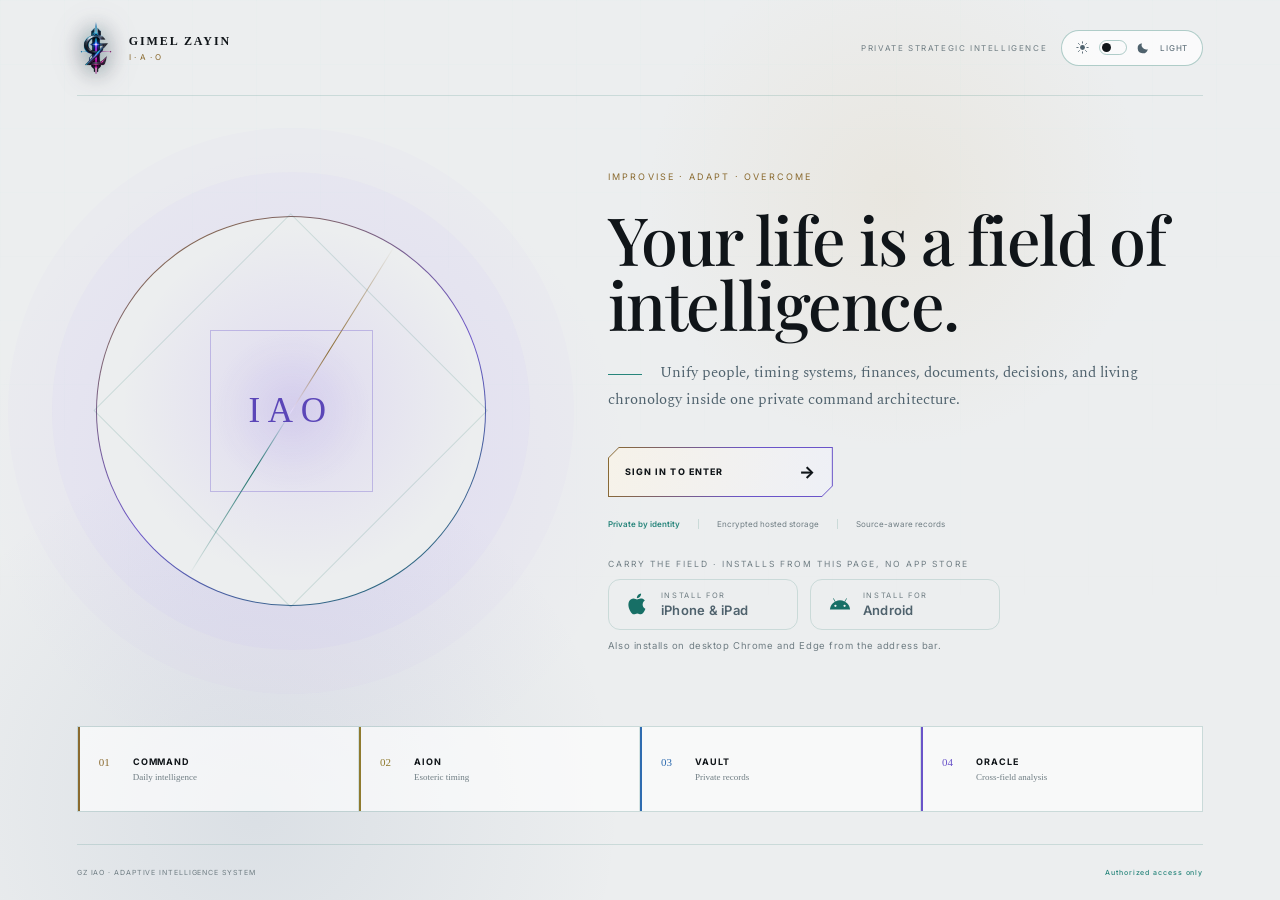
==== commit 2c026e3a: "Icon choreography refined; the new GZ IAO brand mark takes the corner The fifteen sidebar icons are " ====
--- a/index.html
+++ b/index.html
@@ -41,7 +41,7 @@
     <link rel="preconnect" href="https://fonts.googleapis.com" />
     <link rel="preconnect" href="https://fonts.gstatic.com" crossorigin />
     <link href="https://fonts.googleapis.com/css2?family=Playfair+Display:wght@400;500;600&family=Spectral:wght@300;400;600&family=Inter:wght@400;500;600;700&display=swap" rel="stylesheet" />
-    <link rel="stylesheet" href="styles.css?v=3" />
+    <link rel="stylesheet" href="styles.css?v=5" />
     <link rel="stylesheet" href="polish.css?v=5" />
     <script>
       (function () {
@@ -66,11 +66,7 @@
       <div class="entry-grid" aria-hidden="true"></div>
       <header class="entry-nav">
         <div class="entry-brand">
-          <div class="brand-mark" aria-hidden="true">
-            <span>G</span>
-            <i></i>
-            <span>Z</span>
-          </div>
+          <img class="brand-img" src="brand/gz-mark.png" alt="GZ IAO" />
           <div>
             <strong>GIMEL ZAYIN</strong>
             <small>I&middot;A&middot;O</small>
@@ -166,7 +162,7 @@
         <div class="install-guide-panel">
           <button class="install-guide-close" id="install-guide-close" type="button" aria-label="Close">&times;</button>
           <div class="install-guide-head">
-            <div class="brand-mark" aria-hidden="true"><span>G</span><i></i><span>Z</span></div>
+            <img class="brand-img" src="brand/gz-mark.png" alt="GZ IAO" />
             <strong id="install-guide-title">Install on iPhone &amp; iPad</strong>
           </div>
           <ol id="install-guide-steps"></ol>
--- a/styles.css
+++ b/styles.css
@@ -885,3 +885,15 @@
     width: 100%;
   }
 }
+
+/* ---- the brand mark ---- */
+.brand-img {
+  height: 52px;
+  width: auto;
+  display: block;
+  filter: drop-shadow(0 0 7px #63dfca38) drop-shadow(0 0 14px #a78bfa22) drop-shadow(0 2px 12px #00000080);
+}
+
+.install-guide-head .brand-img {
+  height: 40px;
+}
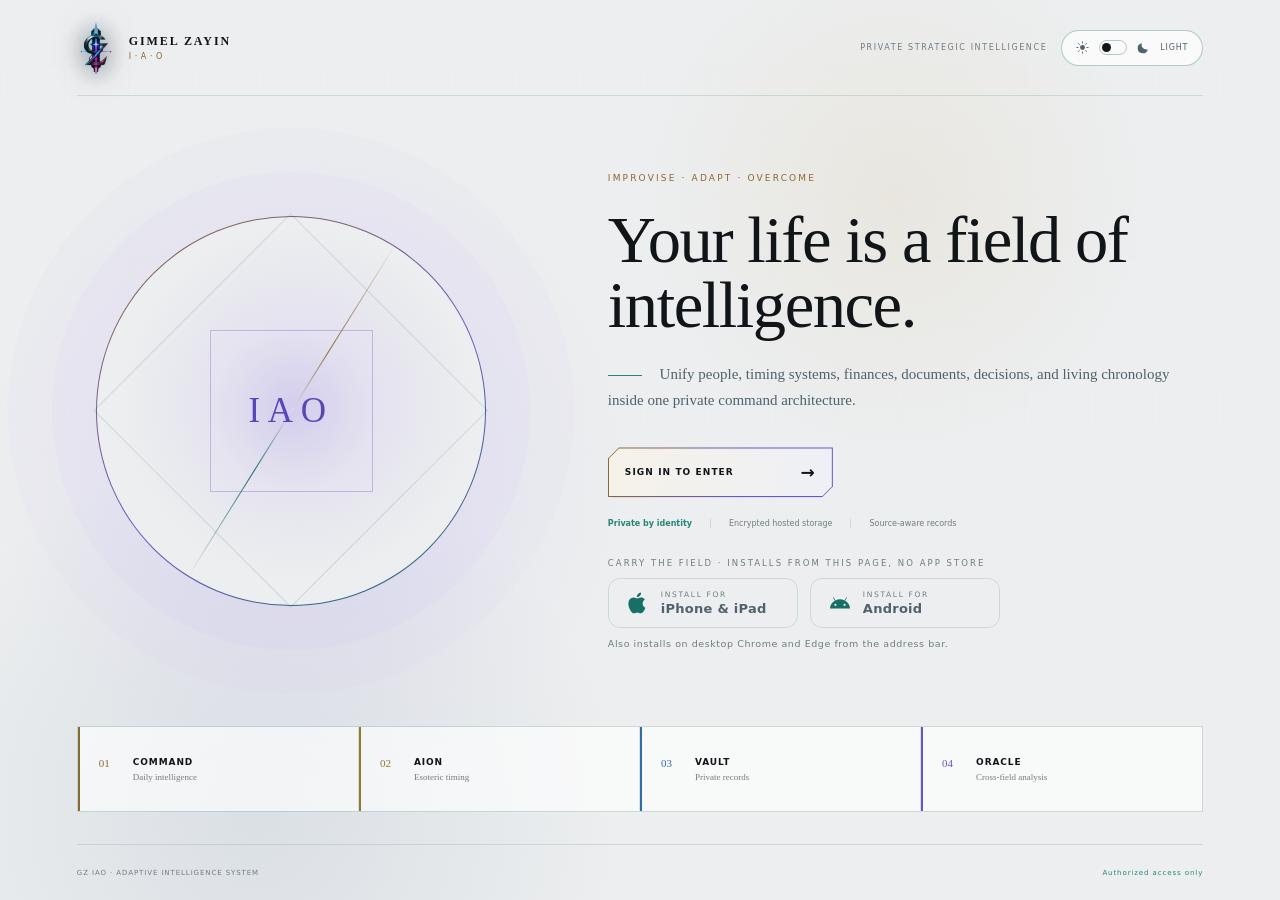
==== commit ab3ade68: "A content security policy, honest about what it can and cannot do Every page now carries a CSP. With" ====
--- a/index.html
+++ b/index.html
@@ -2,7 +2,8 @@
 <html lang="en">
   <head>
     <meta charset="utf-8" />
-    <meta name="viewport" content="width=device-width, initial-scale=1" />
+    <meta http-equiv="Content-Security-Policy" content="default-src 'self'; base-uri 'self'; object-src 'none'; script-src 'self' 'unsafe-inline' https://cdn.plaid.com; style-src 'self' 'unsafe-inline' https://fonts.googleapis.com; font-src 'self' data: https://fonts.gstatic.com; img-src 'self' data: blob: https://*.basemaps.cartocdn.com https://*.plaid.com https://*.supabase.co; connect-src 'self' https://*.supabase.co https://api.anthropic.com https://generativelanguage.googleapis.com https://nominatim.openstreetmap.org https://timeapi.io https://api.crossref.org https://api.openalex.org https://*.plaid.com; frame-src https://*.plaid.com; form-action 'self' https://*.plaid.com; worker-src 'self'; manifest-src 'self'" />
+    <meta name="viewport" content="width=device-width, initial-scale=1, viewport-fit=cover" />
     <title>Gimel Zayin IAO</title>
     <meta
       name="description"
@@ -30,7 +31,7 @@
     <meta name="mobile-web-app-capable" content="yes" />
     <meta name="apple-mobile-web-app-status-bar-style" content="default" />
     <meta name="apple-mobile-web-app-title" content="GZIAO" />
-    <script src="pwa.js?v=1" defer></script>
+    <script src="pwa.js?v=2" defer></script>
     <script>
       /* Supabase invite/recovery links land at the site root — forward them
          to the claim page with their tokens intact. */
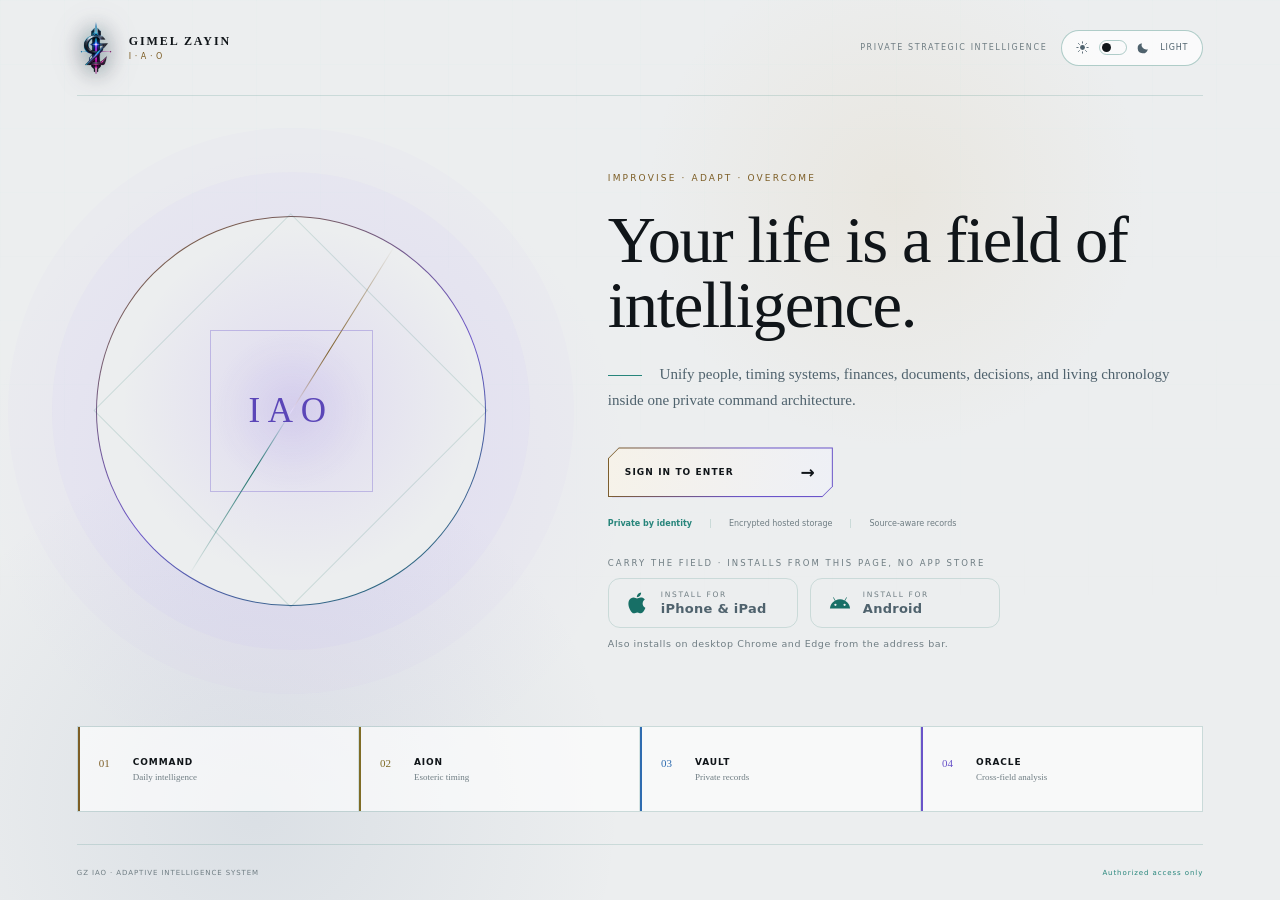
==== commit e7db5313: "Design: give the interface depth, a scale, and numbers it can stand behind Two halves, and the secon" ====
--- a/index.html
+++ b/index.html
@@ -2,7 +2,7 @@
 <html lang="en">
   <head>
     <meta charset="utf-8" />
-    <meta http-equiv="Content-Security-Policy" content="default-src 'self'; base-uri 'self'; object-src 'none'; script-src 'self' 'unsafe-inline' https://cdn.plaid.com; style-src 'self' 'unsafe-inline' https://fonts.googleapis.com; font-src 'self' data: https://fonts.gstatic.com; img-src 'self' data: blob: https://*.basemaps.cartocdn.com https://*.plaid.com https://*.supabase.co; connect-src 'self' https://*.supabase.co https://api.anthropic.com https://generativelanguage.googleapis.com https://nominatim.openstreetmap.org https://timeapi.io https://api.crossref.org https://api.openalex.org https://*.plaid.com; frame-src https://*.plaid.com; form-action 'self' https://*.plaid.com; worker-src 'self'; manifest-src 'self'" />
+    <meta http-equiv="Content-Security-Policy" content="default-src 'self'; base-uri 'self'; object-src 'none'; script-src 'self' 'unsafe-inline' https://cdn.plaid.com; style-src 'self' 'unsafe-inline' https://fonts.googleapis.com; font-src 'self' data: https://fonts.gstatic.com; img-src 'self' data: blob: https://*.basemaps.cartocdn.com https://*.plaid.com https://*.supabase.co; connect-src 'self' https://*.supabase.co https://api.anthropic.com https://generativelanguage.googleapis.com https://nominatim.openstreetmap.org https://timeapi.io https://api.crossref.org https://api.openalex.org https://*.plaid.com; frame-src https://*.plaid.com https://*.supabase.co; form-action 'self' https://*.plaid.com; worker-src 'self'; manifest-src 'self'" />
     <meta name="viewport" content="width=device-width, initial-scale=1, viewport-fit=cover" />
     <title>Gimel Zayin IAO</title>
     <meta
@@ -42,7 +42,7 @@
     <link rel="preconnect" href="https://fonts.googleapis.com" />
     <link rel="preconnect" href="https://fonts.gstatic.com" crossorigin />
     <link href="https://fonts.googleapis.com/css2?family=Playfair+Display:wght@400;500;600&family=Spectral:wght@300;400;600&family=Inter:wght@400;500;600;700&display=swap" rel="stylesheet" />
-    <link rel="stylesheet" href="styles.css?v=5" />
+    <link rel="stylesheet" href="styles.css?v=6" />
     <link rel="stylesheet" href="polish.css?v=5" />
     <script>
       (function () {
--- a/styles.css
+++ b/styles.css
@@ -25,11 +25,14 @@
   --line-bright: #24766a59;
   --gold: #176f66;
   --gold-soft: #27857b;
-  --amber: #8a6a2f;
+  /* was #8a6a2f, which measured 4.20:1 against the light shell — the
+     PROTECT accent labels small text as well as drawing rules, so it has
+     to clear 4.5:1 rather than only the 3:1 large-text threshold */
+  --amber: #7d5e26;
   --violet: #6a54c9;
   --violet-soft: #6a54c9;
-  --m1: #8a6a2f;
-  --m2: #8f7a2e;
+  --m1: #7d5e26;
+  --m2: #7f6c26;
   --m3: #2f6cb0;
   --m4: #6a54c9;
 }
